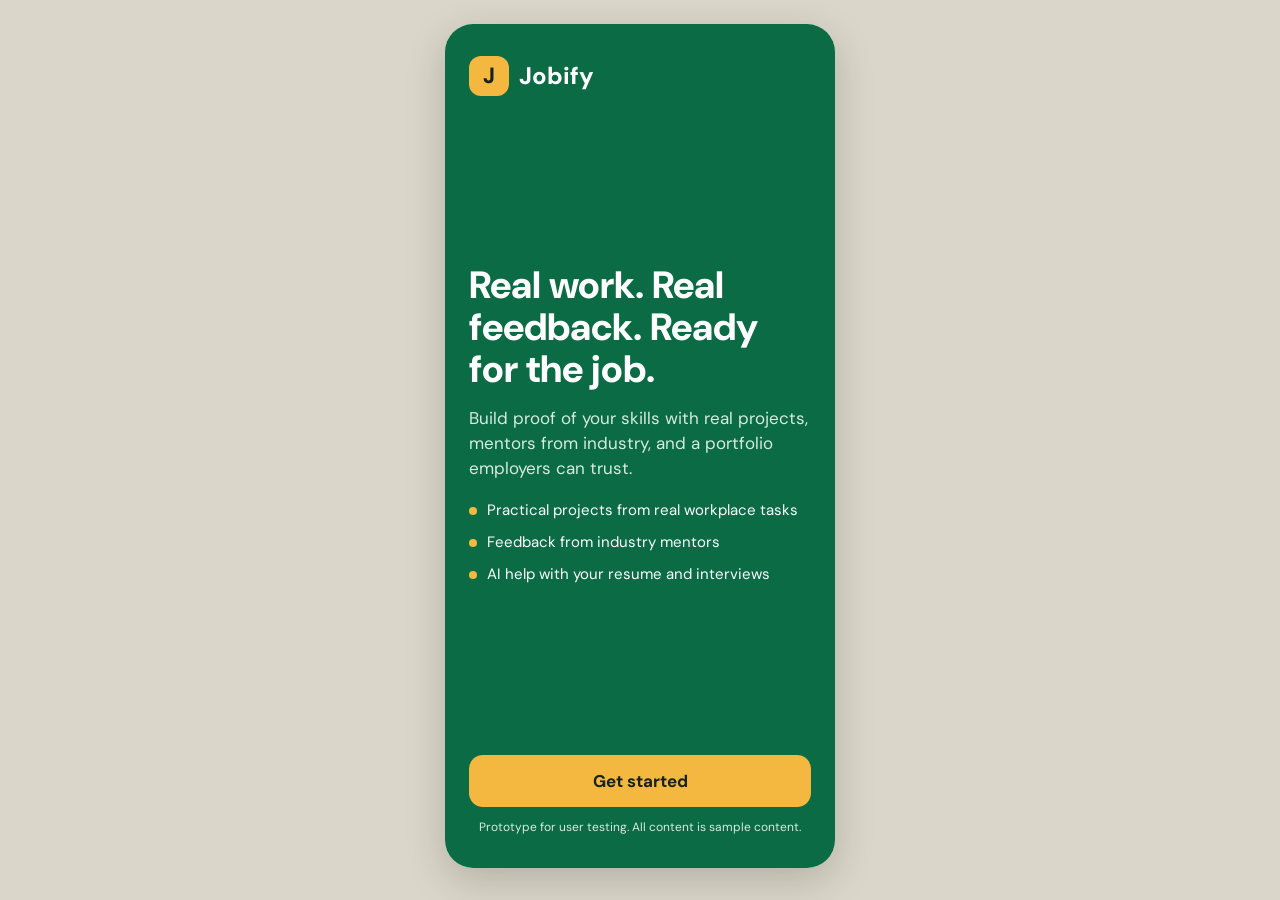
==== index.html @ dcbfb481 "Split prototype into index.html, styles.css and script.js" ====
<!doctype html>
<html lang="en">
<head>
<meta charset="utf-8">
<meta name="viewport" content="width=device-width, initial-scale=1">
<title>Jobify Prototype</title>
<link rel="preconnect" href="https://fonts.googleapis.com">
<link href="https://fonts.googleapis.com/css2?family=DM+Sans:wght@400;500;700;800&display=swap" rel="stylesheet">
<link rel="stylesheet" href="styles.css">
</head>
<body>
<div class="app">
  <main id="screen" class="screen" aria-live="polite"></main>
  <nav id="nav" class="nav" aria-label="Main" hidden>
    <button type="button" data-go="home">
      <svg width="22" height="22" viewBox="0 0 24 24" fill="none" stroke="currentColor" stroke-width="1.8" stroke-linecap="round" stroke-linejoin="round" aria-hidden="true"><path d="M3 11l9-8 9 8"/><path d="M5 10v10h14V10"/></svg>
      <span>Home</span>
    </button>
    <button type="button" data-go="project">
      <svg width="22" height="22" viewBox="0 0 24 24" fill="none" stroke="currentColor" stroke-width="1.8" stroke-linecap="round" stroke-linejoin="round" aria-hidden="true"><path d="M3 7h6l2 2h10v10H3z"/></svg>
      <span>Project</span>
    </button>
    <button type="button" data-go="portfolio">
      <svg width="22" height="22" viewBox="0 0 24 24" fill="none" stroke="currentColor" stroke-width="1.8" stroke-linecap="round" stroke-linejoin="round" aria-hidden="true"><rect x="3" y="7" width="18" height="13" rx="2"/><path d="M9 7V5h6v2"/></svg>
      <span>Portfolio</span>
    </button>
    <button type="button" data-go="practice">
      <svg width="22" height="22" viewBox="0 0 24 24" fill="none" stroke="currentColor" stroke-width="1.8" stroke-linecap="round" stroke-linejoin="round" aria-hidden="true"><rect x="9" y="3" width="6" height="12" rx="3"/><path d="M5 11a7 7 0 0014 0M12 18v3"/></svg>
      <span>Practice</span>
    </button>
  </nav>
</div>
<script src="script.js"></script>
</body>
</html>
---- styles.css ----
:root {
  --green: #0A6B45;
  --green-soft: #E4F1EA;
  --gold: #F4B740;
  --gold-soft: #FCE9C2;
  --ink: #15231C;
  --muted: #5A665F;
  --paper: #F6F4EE;
  --card: #FFFFFF;
  --line: #E3DFD3;
  --line-strong: #D5D0C2;
}

* { box-sizing: border-box; }

body {
  margin: 0;
  background: #DAD6C9;
  font-family: 'DM Sans', system-ui, sans-serif;
  font-size: 15px;
  line-height: 1.45;
  color: var(--ink);
}

button { font-family: inherit; cursor: pointer; }
h1, h2, p { margin: 0; }

/* Phone frame */
.app {
  width: 100%;
  max-width: 390px;
  height: 100vh;
  max-height: 844px;
  margin: 0 auto;
  display: flex;
  flex-direction: column;
  background: var(--paper);
  overflow: hidden;
  position: relative;
}
@media (min-width: 480px) {
  body { padding: 24px 0; }
  .app { height: 844px; border-radius: 28px; box-shadow: 0 12px 40px rgba(0, 0, 0, 0.18); }
}

.screen { flex: 1; min-height: 0; overflow-y: auto; }
.pad { padding: 24px 20px 28px; display: flex; flex-direction: column; gap: 18px; }

/* Text */
.eyebrow { font-size: 13px; font-weight: 700; color: var(--green); letter-spacing: 0.04em; }
.title { font-size: 28px; line-height: 1.15; font-weight: 800; margin-top: 6px; }
.sub { color: var(--muted); margin-top: 8px; }
.h3 { font-size: 16px; font-weight: 700; }
.small { font-size: 13px; color: var(--muted); }
.body { font-size: 14px; }

/* Buttons */
.btn {
  min-height: 52px; border: none; border-radius: 14px;
  background: var(--green); color: #fff;
  font-size: 17px; font-weight: 700; padding: 0 16px;
}
.btn-sm { min-height: 48px; border-radius: 12px; font-size: 16px; }
.btn-gold { background: var(--gold); color: var(--ink); }
.btn-outline { background: #fff; color: var(--green); border: 1px solid var(--green); }
.btn-row { display: flex; gap: 10px; }
.btn-row .btn { flex: 1; font-size: 15px; }
.back { align-self: flex-start; min-height: 44px; padding: 0 4px; background: none; border: none; color: var(--green); font-size: 15px; font-weight: 700; }

/* Cards and pills */
.card { background: var(--card); border: 1px solid var(--line); border-radius: 16px; padding: 16px; display: flex; flex-direction: column; gap: 10px; }
.card-strong { border: 2px solid var(--green); }
.card-dashed { border: 1px dashed #A9B3AC; }
.pill { align-self: flex-start; font-size: 12px; font-weight: 700; background: var(--green-soft); color: var(--green); padding: 4px 10px; border-radius: 999px; }
.pill-gold { background: var(--gold-soft); color: #6B4A00; align-self: center; flex: none; }
.row { display: flex; justify-content: space-between; align-items: center; gap: 10px; }

/* Welcome */
.welcome {
  min-height: 100%; padding: 32px 24px;
  display: flex; flex-direction: column; justify-content: space-between; gap: 24px;
  background: var(--green); color: #fff;
}
.logo { display: flex; align-items: center; gap: 10px; font-weight: 800; font-size: 24px; }
.logo-mark { width: 40px; height: 40px; border-radius: 12px; background: var(--gold); color: var(--ink); display: flex; align-items: center; justify-content: center; font-size: 22px; }
.welcome h1 { font-size: 38px; line-height: 1.1; font-weight: 800; }
.welcome .lead { font-size: 17px; color: #D7EBDF; margin-top: 16px; }
.points { display: flex; flex-direction: column; gap: 10px; margin-top: 20px; }
.points div { display: flex; gap: 10px; align-items: center; }
.points span { width: 8px; height: 8px; border-radius: 4px; background: var(--gold); flex: none; }
.welcome .note { font-size: 12px; text-align: center; color: #D7EBDF; margin-top: 12px; }

/* Skills check */
.chips { display: flex; flex-wrap: wrap; gap: 10px; }
.chip { min-height: 44px; padding: 0 16px; border-radius: 999px; border: 2px solid var(--line-strong); background: #fff; color: var(--ink); font-size: 15px; font-weight: 500; }
.chip[aria-pressed="true"] { border-color: var(--green); background: var(--green); color: #fff; font-weight: 700; }
.options { display: flex; flex-direction: column; gap: 10px; }
.option { text-align: left; min-height: 64px; padding: 12px 16px; border-radius: 14px; border: 2px solid var(--line-strong); background: #fff; color: var(--ink); display: flex; flex-direction: column; gap: 2px; }
.option[aria-pressed="true"] { border-color: var(--green); background: var(--green-soft); }
.option b { font-size: 16px; }
.option span { font-size: 14px; color: var(--muted); }

/* Dashboard */
.project-title { font-size: 20px; font-weight: 800; line-height: 1.25; }
.progress { height: 8px; border-radius: 4px; background: var(--line); overflow: hidden; }
.progress div { height: 8px; background: var(--green); }
.tile { text-align: left; min-height: 64px; padding: 12px 16px; background: #fff; border: 1px solid var(--line); border-radius: 14px; display: flex; flex-direction: column; gap: 2px; color: var(--ink); }
.tile b { font-size: 16px; }
.tile span { font-size: 14px; color: var(--muted); }

/* Project steps */
.step { text-align: left; min-height: 52px; padding: 10px 14px; background: #fff; border: 1px solid var(--line); border-radius: 12px; display: flex; align-items: center; gap: 12px; color: var(--ink); font-size: 15px; }
.box { width: 26px; height: 26px; border-radius: 8px; border: 2px solid #A9B3AC; background: #fff; display: flex; align-items: center; justify-content: center; font-weight: 800; flex: none; }
.step[aria-pressed="true"] .box { background: var(--green); border-color: var(--green); color: #fff; }
.mentor { display: flex; align-items: center; gap: 10px; }
.avatar { width: 36px; height: 36px; border-radius: 18px; background: var(--gold); display: flex; align-items: center; justify-content: center; font-weight: 800; }

/* Resume */
.resume { border: 1px solid var(--line); border-radius: 12px; padding: 14px; display: flex; flex-direction: column; gap: 8px; background: var(--paper); }

/* Interview */
.question { background: var(--green); color: #fff; border-radius: 18px; padding: 20px; display: flex; flex-direction: column; gap: 8px; }
.question small { font-size: 13px; font-weight: 700; color: #D7EBDF; }
.question div { font-size: 21px; font-weight: 700; line-height: 1.3; }
.rec { display: flex; align-items: center; gap: 10px; font-weight: 700; }
.rec i { width: 12px; height: 12px; border-radius: 6px; background: #C0392B; }

/* Bottom nav */
.nav { display: flex; border-top: 1px solid var(--line); background: #fff; padding: 4px 8px 8px; }
.nav[hidden] { display: none; }
.nav button { flex: 1; min-height: 56px; background: none; border: none; display: flex; flex-direction: column; align-items: center; justify-content: center; gap: 3px; font-size: 12px; font-weight: 500; color: var(--muted); }
.nav button.active { color: var(--green); font-weight: 700; }

button:focus-visible { outline: 3px solid var(--gold); outline-offset: 2px; }
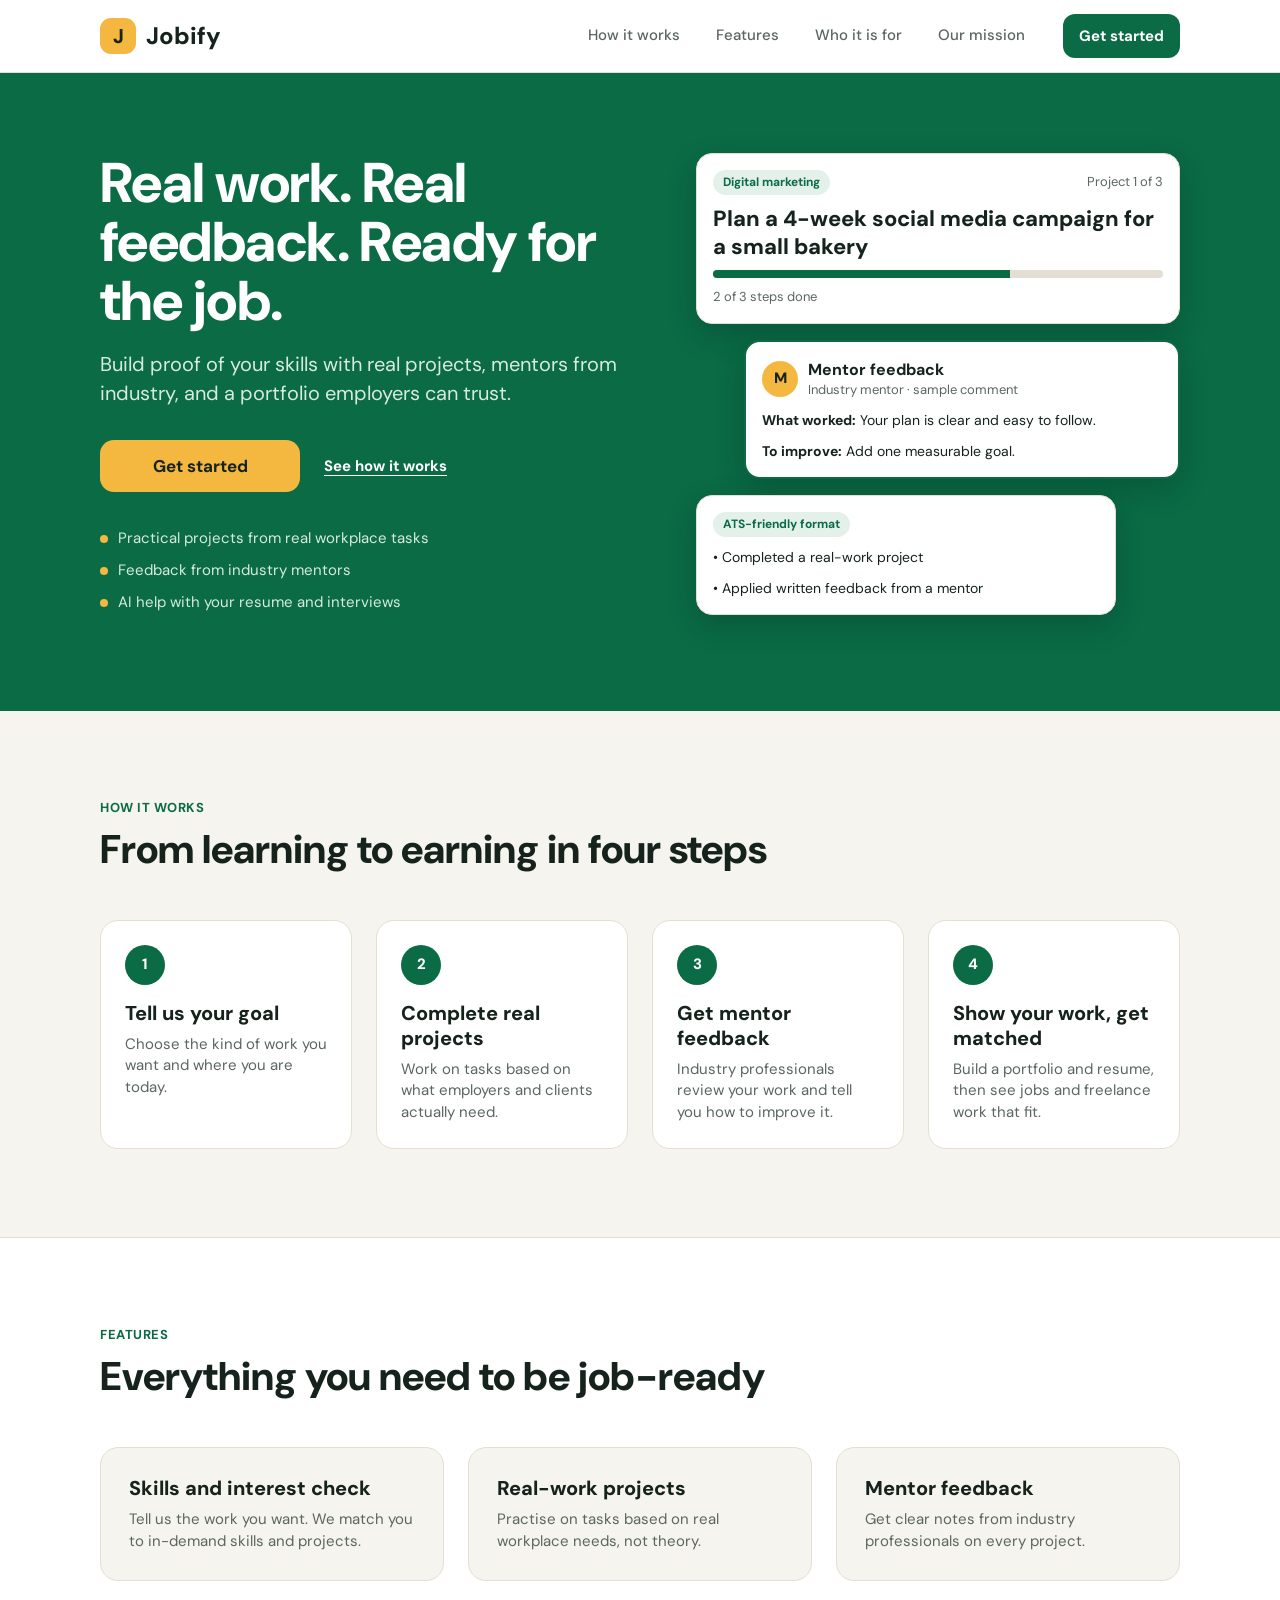
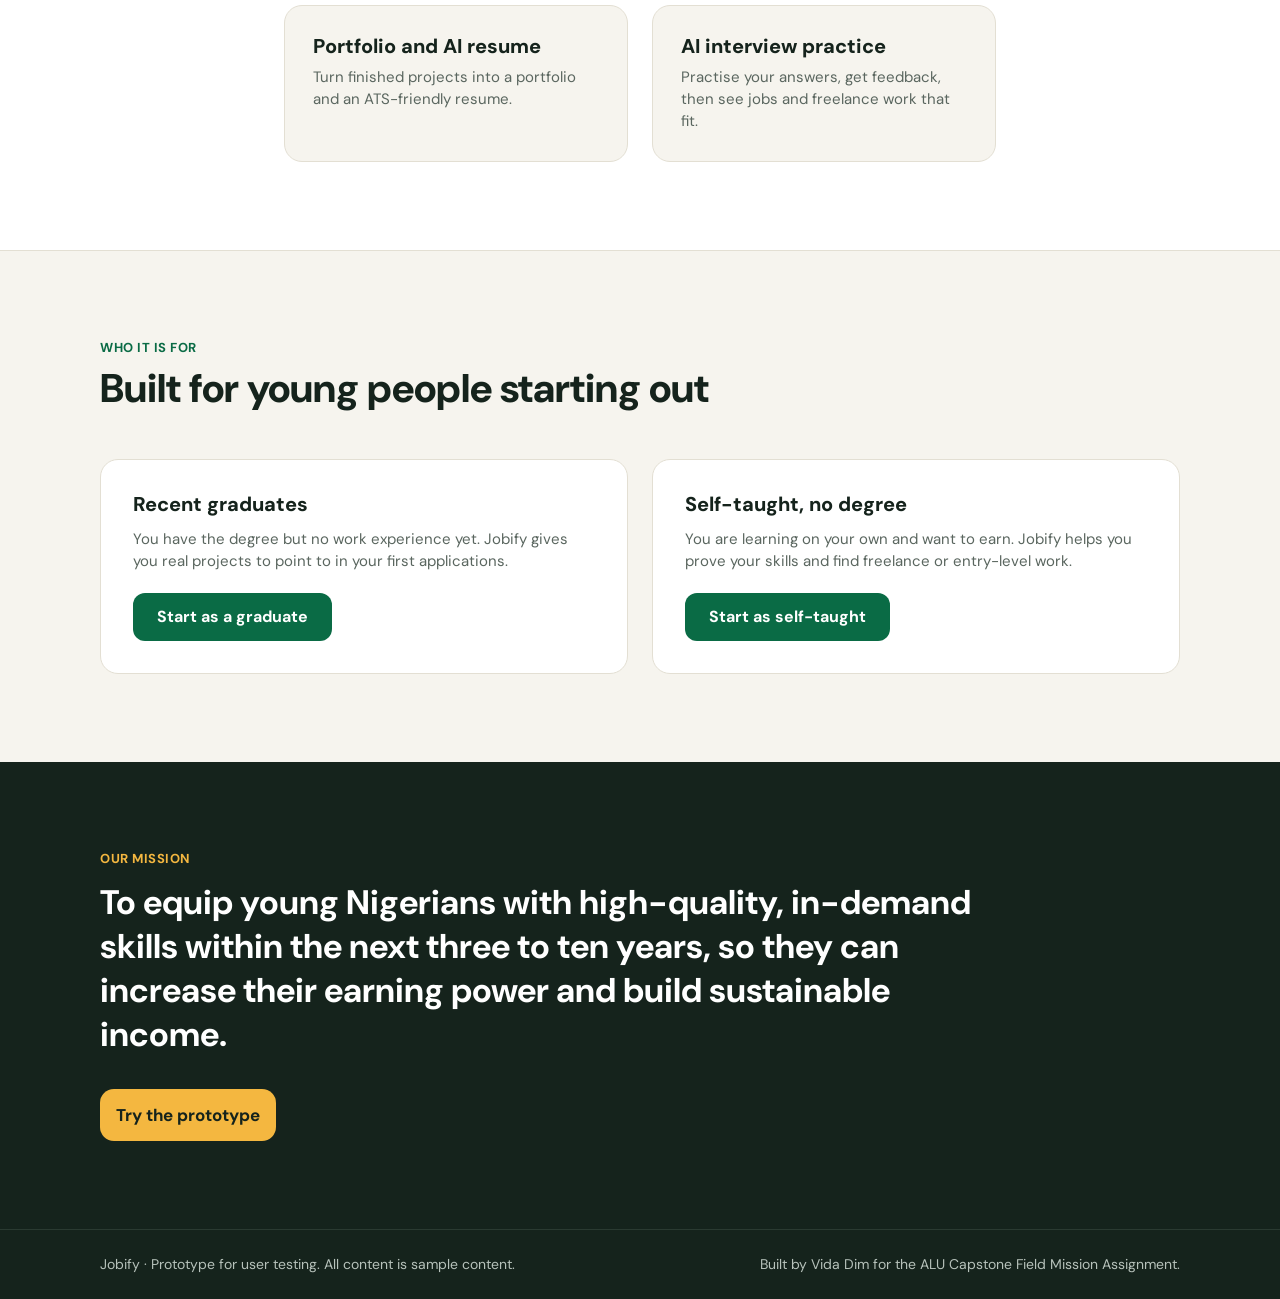
==== commit 573e68e1: "Add landing page and responsive desktop layout" ====
--- a/index.html
+++ b/index.html
@@ -7,10 +7,137 @@
 <link rel="preconnect" href="https://fonts.googleapis.com">
 <link href="https://fonts.googleapis.com/css2?family=DM+Sans:wght@400;500;700;800&display=swap" rel="stylesheet">
 <link rel="stylesheet" href="styles.css">
+<link rel="stylesheet" href="landing.css">
 </head>
-<body>
+<body class="on-landing">
+
+<!-- Landing page (desktop only; phones start at the app's welcome screen) -->
+<div id="landing" class="landing">
+  <header class="l-header">
+    <div class="l-wrap l-header-inner">
+      <a class="l-logo" href="#top"><span class="logo-mark">J</span>Jobify</a>
+      <nav class="l-links" aria-label="Page sections">
+        <a href="#how">How it works</a>
+        <a href="#features">Features</a>
+        <a href="#who">Who it is for</a>
+        <a href="#mission">Our mission</a>
+      </nav>
+      <button type="button" class="btn btn-sm l-cta" data-start>Get started</button>
+    </div>
+  </header>
+
+  <section class="hero" id="top">
+    <div class="l-wrap hero-inner">
+      <div class="hero-copy">
+        <h1>Real work. Real feedback. Ready for the job.</h1>
+        <p class="lead">Build proof of your skills with real projects, mentors from industry, and a portfolio employers can trust.</p>
+        <div class="hero-actions">
+          <button type="button" class="btn btn-gold" data-start>Get started</button>
+          <a class="btn-link" href="#how">See how it works</a>
+        </div>
+        <ul class="hero-points">
+          <li>Practical projects from real workplace tasks</li>
+          <li>Feedback from industry mentors</li>
+          <li>AI help with your resume and interviews</li>
+        </ul>
+      </div>
+      <div class="hero-visual" aria-hidden="true">
+        <div class="card">
+          <div class="row"><span class="pill">Digital marketing</span><span class="small">Project 1 of 3</span></div>
+          <div class="project-title">Plan a 4-week social media campaign for a small bakery</div>
+          <div class="progress"><div style="width:66%"></div></div>
+          <div class="small">2 of 3 steps done</div>
+        </div>
+        <div class="card card-strong v-feedback">
+          <div class="mentor"><div class="avatar">M</div><div><div class="h3">Mentor feedback</div><div class="small">Industry mentor · sample comment</div></div></div>
+          <div class="body"><b>What worked:</b> Your plan is clear and easy to follow.</div>
+          <div class="body"><b>To improve:</b> Add one measurable goal.</div>
+        </div>
+        <div class="card v-resume">
+          <span class="pill">ATS-friendly format</span>
+          <div class="body">• Completed a real-work project</div>
+          <div class="body">• Applied written feedback from a mentor</div>
+        </div>
+      </div>
+    </div>
+  </section>
+
+  <section class="l-section" id="how">
+    <div class="l-wrap">
+      <div class="eyebrow">HOW IT WORKS</div>
+      <h2 class="l-title">From learning to earning in four steps</h2>
+      <ol class="steps-grid">
+        <li><span class="step-n">1</span><h3>Tell us your goal</h3><p>Choose the kind of work you want and where you are today.</p></li>
+        <li><span class="step-n">2</span><h3>Complete real projects</h3><p>Work on tasks based on what employers and clients actually need.</p></li>
+        <li><span class="step-n">3</span><h3>Get mentor feedback</h3><p>Industry professionals review your work and tell you how to improve it.</p></li>
+        <li><span class="step-n">4</span><h3>Show your work, get matched</h3><p>Build a portfolio and resume, then see jobs and freelance work that fit.</p></li>
+      </ol>
+    </div>
+  </section>
+
+  <section class="l-section l-alt" id="features">
+    <div class="l-wrap">
+      <div class="eyebrow">FEATURES</div>
+      <h2 class="l-title">Everything you need to be job-ready</h2>
+      <div class="feature-grid">
+        <article class="feature"><h3>Skills and interest check</h3><p>Tell us the work you want. We match you to in-demand skills and projects.</p></article>
+        <article class="feature"><h3>Real-work projects</h3><p>Practise on tasks based on real workplace needs, not theory.</p></article>
+        <article class="feature"><h3>Mentor feedback</h3><p>Get clear notes from industry professionals on every project.</p></article>
+        <article class="feature"><h3>Portfolio and AI resume</h3><p>Turn finished projects into a portfolio and an ATS-friendly resume.</p></article>
+        <article class="feature"><h3>AI interview practice</h3><p>Practise your answers, get feedback, then see jobs and freelance work that fit.</p></article>
+      </div>
+    </div>
+  </section>
+
+  <section class="l-section" id="who">
+    <div class="l-wrap">
+      <div class="eyebrow">WHO IT IS FOR</div>
+      <h2 class="l-title">Built for young people starting out</h2>
+      <div class="who-grid">
+        <article class="who">
+          <h3>Recent graduates</h3>
+          <p>You have the degree but no work experience yet. Jobify gives you real projects to point to in your first applications.</p>
+          <button type="button" class="btn btn-sm" data-start>Start as a graduate</button>
+        </article>
+        <article class="who">
+          <h3>Self-taught, no degree</h3>
+          <p>You are learning on your own and want to earn. Jobify helps you prove your skills and find freelance or entry-level work.</p>
+          <button type="button" class="btn btn-sm" data-start>Start as self-taught</button>
+        </article>
+      </div>
+    </div>
+  </section>
+
+  <section class="mission" id="mission">
+    <div class="l-wrap">
+      <div class="eyebrow">OUR MISSION</div>
+      <p class="mission-text">To equip young Nigerians with high-quality, in-demand skills within the next three to ten years, so they can increase their earning power and build sustainable income.</p>
+      <button type="button" class="btn btn-gold" data-start>Try the prototype</button>
+    </div>
+  </section>
+
+  <footer class="l-footer">
+    <div class="l-wrap">
+      <span>Jobify · Prototype for user testing. All content is sample content.</span>
+      <span>Built by Vida Dim for the ALU Capstone Field Mission Assignment.</span>
+    </div>
+  </footer>
+</div>
+
+<!-- App -->
 <div class="app">
+  <header class="topbar">
+    <button type="button" class="topbar-logo" data-landing aria-label="Back to the Jobify home page"><span class="logo-mark">J</span>Jobify</button>
+    <nav id="topnav" class="topnav" aria-label="Main" hidden>
+      <button type="button" data-go="home">Home</button>
+      <button type="button" data-go="project">Project</button>
+      <button type="button" data-go="portfolio">Portfolio</button>
+      <button type="button" data-go="practice">Practice</button>
+    </nav>
+  </header>
+
   <main id="screen" class="screen" aria-live="polite"></main>
+
   <nav id="nav" class="nav" aria-label="Main" hidden>
     <button type="button" data-go="home">
       <svg width="22" height="22" viewBox="0 0 24 24" fill="none" stroke="currentColor" stroke-width="1.8" stroke-linecap="round" stroke-linejoin="round" aria-hidden="true"><path d="M3 11l9-8 9 8"/><path d="M5 10v10h14V10"/></svg>
--- a/styles.css
+++ b/styles.css
@@ -132,3 +132,44 @@
 .nav button.active { color: var(--green); font-weight: 700; }
 
 button:focus-visible { outline: 3px solid var(--gold); outline-offset: 2px; }
+
+/* ===== Desktop app layout (900px and wider). Mobile styles above are untouched. ===== */
+
+/* Wrapper containers added for the desktop grid. On phones they do not exist
+   visually, so the mobile layout is exactly as before. */
+.stack { display: contents; }
+.topbar { display: none; }
+
+@media (min-width: 900px) {
+  body { padding: 0; background: var(--paper); }
+
+  .app { max-width: none; height: auto; min-height: 100vh; max-height: none; border-radius: 0; box-shadow: none; overflow: visible; }
+  .app .nav { display: none; }
+
+  /* Top bar replaces the bottom nav */
+  .topbar { display: flex; align-items: center; justify-content: space-between; height: 72px; padding: 0 40px; background: #fff; border-bottom: 1px solid var(--line); position: sticky; top: 0; z-index: 20; }
+  .topbar-logo { display: flex; align-items: center; gap: 10px; background: none; border: none; padding: 0; min-height: 44px; font-weight: 800; font-size: 22px; color: var(--ink); }
+  .topnav { display: flex; gap: 6px; }
+  .topnav[hidden] { display: none; }
+  .topnav button { min-height: 44px; padding: 0 18px; border-radius: 999px; border: none; background: none; color: var(--muted); font-size: 15px; font-weight: 500; }
+  .topnav button:hover { background: var(--green-soft); color: var(--green); }
+  .topnav button.active { background: var(--green-soft); color: var(--green); font-weight: 700; }
+
+  .screen { flex: 1; overflow: visible; }
+
+  /* Content grid: two columns for dashboard-style screens, one narrow column for forms */
+  .pad { max-width: 1120px; width: 100%; margin: 0 auto; padding: 48px 40px 80px; display: grid; grid-template-columns: repeat(2, minmax(0, 1fr)); gap: 28px 48px; align-items: start; }
+  .pad-narrow { max-width: 720px; grid-template-columns: minmax(0, 1fr); }
+  .pad > .span { grid-column: 1 / -1; }
+  .pad-narrow > .btn { justify-self: start; min-width: 300px; }
+  .stack { display: flex; flex-direction: column; gap: 18px; }
+
+  .title { font-size: 38px; }
+  .sub { font-size: 17px; max-width: 36em; }
+  .back { margin-bottom: -12px; justify-self: start; }
+  .pad-grid > .options { grid-row: 3 / span 2; }
+  .pad-grid > .card { padding: 24px; }
+  .project-title { font-size: 22px; }
+  .question { padding: 32px; }
+  .question div { font-size: 26px; }
+}
--- a/landing.css
+++ b/landing.css
@@ -0,0 +1,71 @@
+/* Landing page. Shown only on desktop (900px and wider) while body has .on-landing.
+   Phones keep the original welcome screen as their entry point. */
+
+.landing { display: none; }
+
+@media (min-width: 900px) {
+  html { scroll-behavior: smooth; }
+
+  body.on-landing { background: var(--paper); padding: 0; }
+  body.on-landing .landing { display: block; }
+  body.on-landing .app { display: none; }
+
+  .l-wrap { max-width: 1160px; margin: 0 auto; padding: 0 40px; }
+  .landing section { scroll-margin-top: 72px; }
+
+  /* Header */
+  .l-header { position: sticky; top: 0; z-index: 30; background: rgba(255, 255, 255, 0.95); border-bottom: 1px solid var(--line); backdrop-filter: blur(6px); }
+  .l-header-inner { height: 72px; display: flex; align-items: center; justify-content: space-between; gap: 24px; }
+  .l-logo { display: flex; align-items: center; gap: 10px; font-weight: 800; font-size: 24px; color: var(--ink); text-decoration: none; }
+  .l-logo .logo-mark, .topbar-logo .logo-mark { width: 36px; height: 36px; border-radius: 11px; background: var(--gold); color: var(--ink); display: flex; align-items: center; justify-content: center; font-size: 20px; }
+  .l-links { display: flex; gap: 8px; margin-left: auto; }
+  .l-links a { padding: 10px 14px; border-radius: 999px; color: var(--muted); font-weight: 500; text-decoration: none; }
+  .l-links a:hover { background: var(--green-soft); color: var(--green); }
+  .l-cta { min-height: 44px; font-size: 15px; }
+
+  /* Hero */
+  .hero { background: var(--green); color: #fff; padding: 80px 0 96px; }
+  .hero-inner { display: grid; grid-template-columns: 1.1fr 1fr; gap: 64px; align-items: center; }
+  .hero h1 { font-size: 56px; line-height: 1.05; font-weight: 800; letter-spacing: -0.01em; }
+  .hero .lead { font-size: 20px; color: #D7EBDF; margin-top: 20px; max-width: 34em; }
+  .hero-actions { display: flex; align-items: center; gap: 24px; margin-top: 32px; }
+  .hero-actions .btn { min-width: 200px; }
+  .btn-link { color: #fff; font-weight: 700; text-decoration: underline; text-underline-offset: 4px; }
+  .hero-points { list-style: none; margin: 36px 0 0; padding: 0; display: flex; flex-direction: column; gap: 10px; color: #D7EBDF; }
+  .hero-points li { display: flex; align-items: center; gap: 10px; }
+  .hero-points li::before { content: ""; width: 8px; height: 8px; border-radius: 4px; background: var(--gold); flex: none; }
+
+  .hero-visual { position: relative; display: flex; flex-direction: column; gap: 16px; }
+  .hero-visual .card { color: var(--ink); box-shadow: 0 10px 30px rgba(0, 0, 0, 0.18); }
+  .hero-visual .v-feedback { margin-left: 48px; }
+  .hero-visual .v-resume { margin-right: 64px; }
+
+  /* Sections */
+  .l-section { padding: 88px 0; }
+  .l-alt { background: #fff; border-top: 1px solid var(--line); border-bottom: 1px solid var(--line); }
+  .l-title { font-size: 40px; line-height: 1.15; font-weight: 800; margin-top: 8px; max-width: 18em; }
+
+  .steps-grid { list-style: none; margin: 48px 0 0; padding: 0; display: grid; grid-template-columns: repeat(4, minmax(0, 1fr)); gap: 24px; }
+  .steps-grid li { background: #fff; border: 1px solid var(--line); border-radius: 18px; padding: 24px; display: flex; flex-direction: column; gap: 8px; }
+  .step-n { width: 40px; height: 40px; border-radius: 20px; background: var(--green); color: #fff; font-weight: 800; display: flex; align-items: center; justify-content: center; margin-bottom: 8px; }
+  .steps-grid h3, .feature h3, .who h3 { margin: 0; font-size: 20px; line-height: 1.25; font-weight: 800; }
+  .steps-grid p, .feature p, .who p { margin: 0; color: var(--muted); }
+
+  .feature-grid { margin-top: 48px; display: grid; grid-template-columns: repeat(6, minmax(0, 1fr)); gap: 24px; }
+  .feature { grid-column: span 2; background: var(--paper); border: 1px solid var(--line); border-radius: 18px; padding: 28px; display: flex; flex-direction: column; gap: 8px; }
+  .feature:nth-child(4) { grid-column: 2 / span 2; }
+  .feature:nth-child(5) { grid-column: 4 / span 2; }
+
+  .who-grid { margin-top: 48px; display: grid; grid-template-columns: repeat(2, minmax(0, 1fr)); gap: 24px; }
+  .who { background: #fff; border: 1px solid var(--line); border-radius: 18px; padding: 32px; display: flex; flex-direction: column; gap: 12px; align-items: flex-start; }
+  .who .btn { margin-top: 8px; padding: 0 24px; }
+
+  /* Mission band */
+  .mission { background: var(--ink); color: #fff; padding: 88px 0; }
+  .mission .eyebrow { color: var(--gold); }
+  .mission-text { font-size: 34px; line-height: 1.3; font-weight: 700; max-width: 26em; margin: 12px 0 32px; }
+
+  /* Footer */
+  .l-footer { background: var(--ink); color: #B7C2BB; border-top: 1px solid #2A3A31; padding: 24px 0; font-size: 14px; }
+  .l-footer .l-wrap { display: flex; justify-content: space-between; gap: 24px; flex-wrap: wrap; }
+}
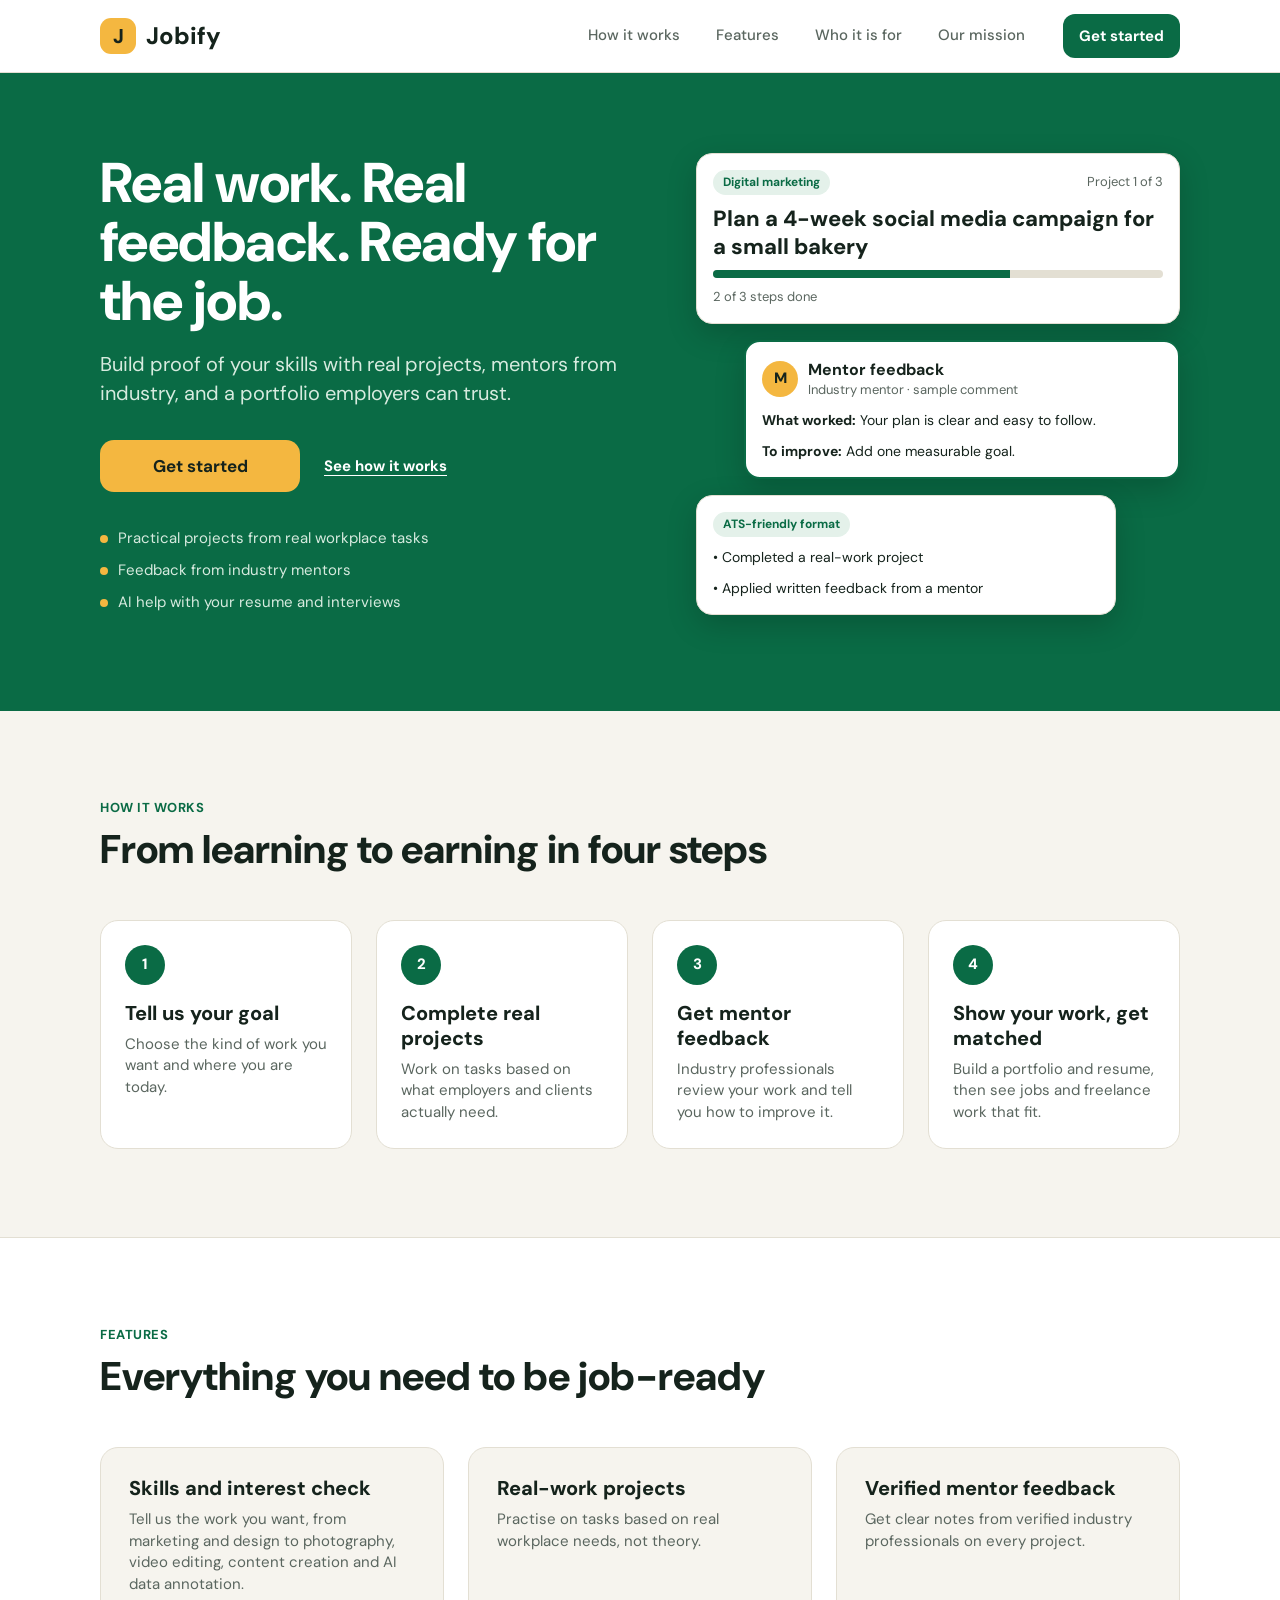
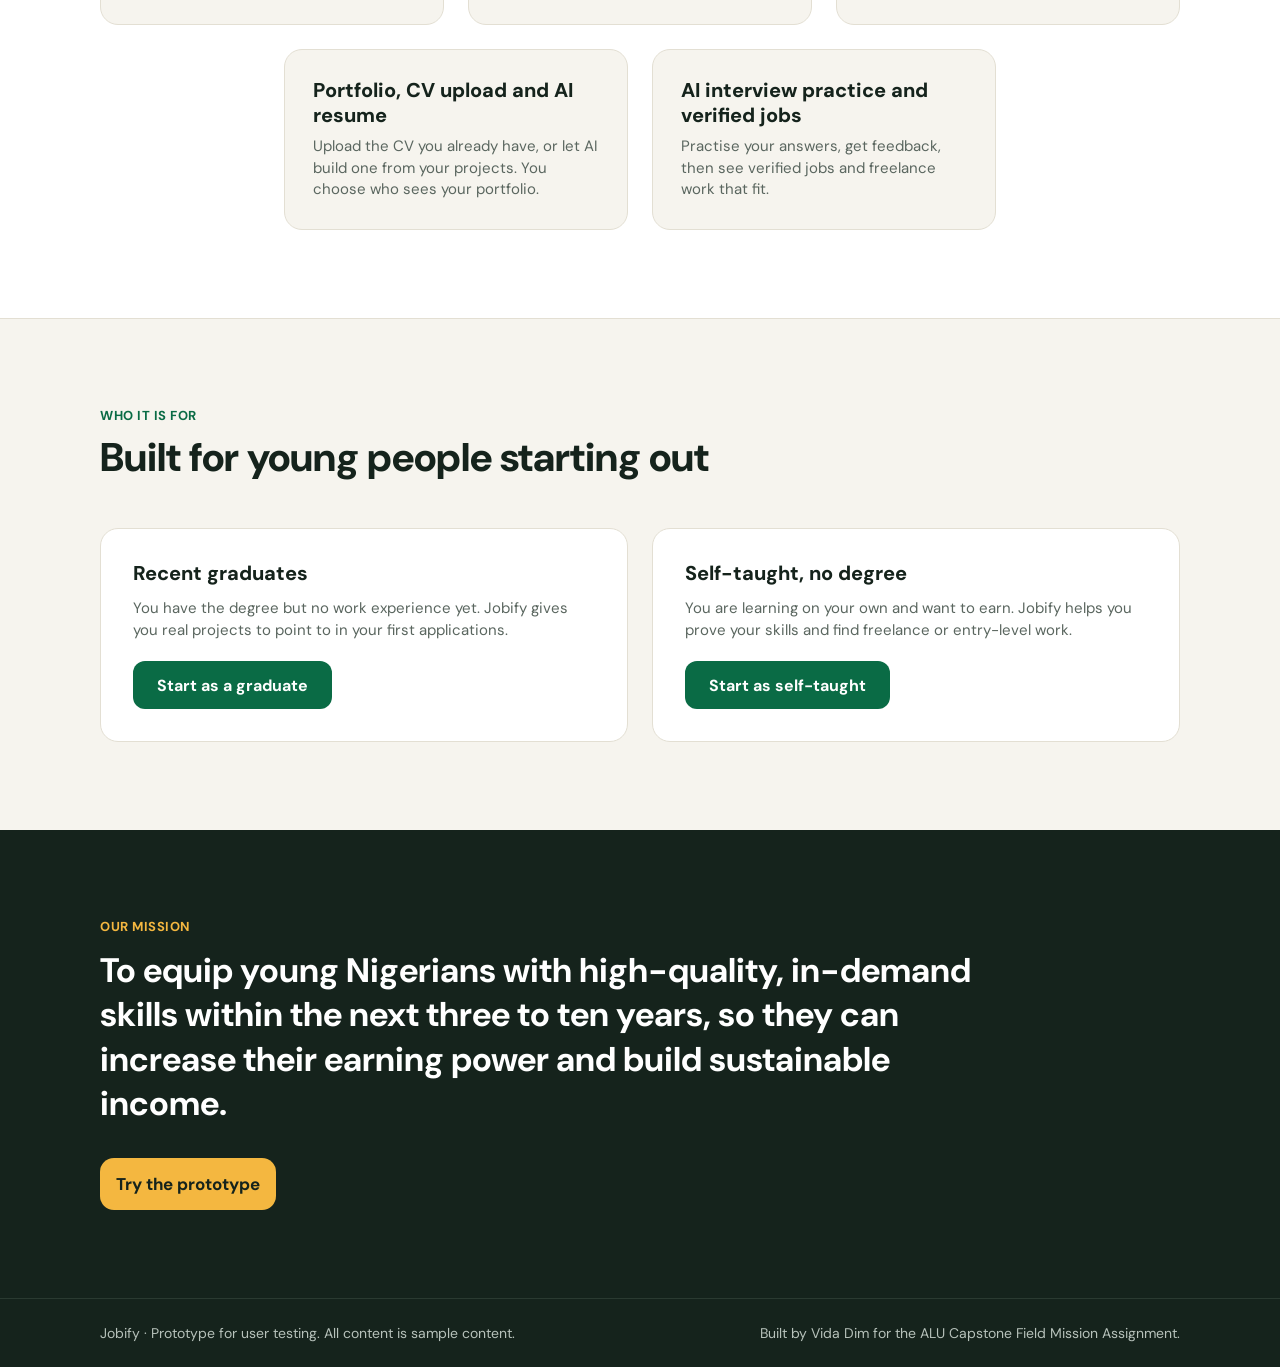
==== commit 75dae60e: "Iteration 1: trust layer, more career fields, CV upload option" ====
--- a/index.html
+++ b/index.html
@@ -80,11 +80,11 @@
       <div class="eyebrow">FEATURES</div>
       <h2 class="l-title">Everything you need to be job-ready</h2>
       <div class="feature-grid">
-        <article class="feature"><h3>Skills and interest check</h3><p>Tell us the work you want. We match you to in-demand skills and projects.</p></article>
+        <article class="feature"><h3>Skills and interest check</h3><p>Tell us the work you want, from marketing and design to photography, video editing, content creation and AI data annotation.</p></article>
         <article class="feature"><h3>Real-work projects</h3><p>Practise on tasks based on real workplace needs, not theory.</p></article>
-        <article class="feature"><h3>Mentor feedback</h3><p>Get clear notes from industry professionals on every project.</p></article>
-        <article class="feature"><h3>Portfolio and AI resume</h3><p>Turn finished projects into a portfolio and an ATS-friendly resume.</p></article>
-        <article class="feature"><h3>AI interview practice</h3><p>Practise your answers, get feedback, then see jobs and freelance work that fit.</p></article>
+        <article class="feature"><h3>Verified mentor feedback</h3><p>Get clear notes from verified industry professionals on every project.</p></article>
+        <article class="feature"><h3>Portfolio, CV upload and AI resume</h3><p>Upload the CV you already have, or let AI build one from your projects. You choose who sees your portfolio.</p></article>
+        <article class="feature"><h3>AI interview practice and verified jobs</h3><p>Practise your answers, get feedback, then see verified jobs and freelance work that fit.</p></article>
       </div>
     </div>
   </section>
--- a/styles.css
+++ b/styles.css
@@ -131,6 +131,15 @@
 .nav button { flex: 1; min-height: 56px; background: none; border: none; display: flex; flex-direction: column; align-items: center; justify-content: center; gap: 3px; font-size: 12px; font-weight: 500; color: var(--muted); }
 .nav button.active { color: var(--green); font-weight: 700; }
 
+/* Iteration 1: trust layer and flexible resume options */
+.verified { display: inline-flex; align-items: center; gap: 4px; font-size: 12px; font-weight: 700; color: var(--green); background: var(--green-soft); padding: 3px 10px; border-radius: 999px; white-space: nowrap; }
+.seg { display: flex; flex-direction: column; gap: 8px; }
+.seg button { min-height: 44px; padding: 0 14px; text-align: left; border-radius: 12px; border: 2px solid var(--line-strong); background: #fff; color: var(--ink); font-size: 15px; font-weight: 500; }
+.seg button[aria-pressed="true"] { border-color: var(--green); background: var(--green-soft); font-weight: 700; }
+.btn-stack { display: flex; flex-direction: column; gap: 10px; }
+.trust { background: var(--green-soft); border-radius: 14px; padding: 14px; font-size: 14px; }
+.fineprint { font-size: 13px; color: var(--muted); text-align: center; }
+
 button:focus-visible { outline: 3px solid var(--gold); outline-offset: 2px; }
 
 /* ===== Desktop app layout (900px and wider). Mobile styles above are untouched. ===== */
